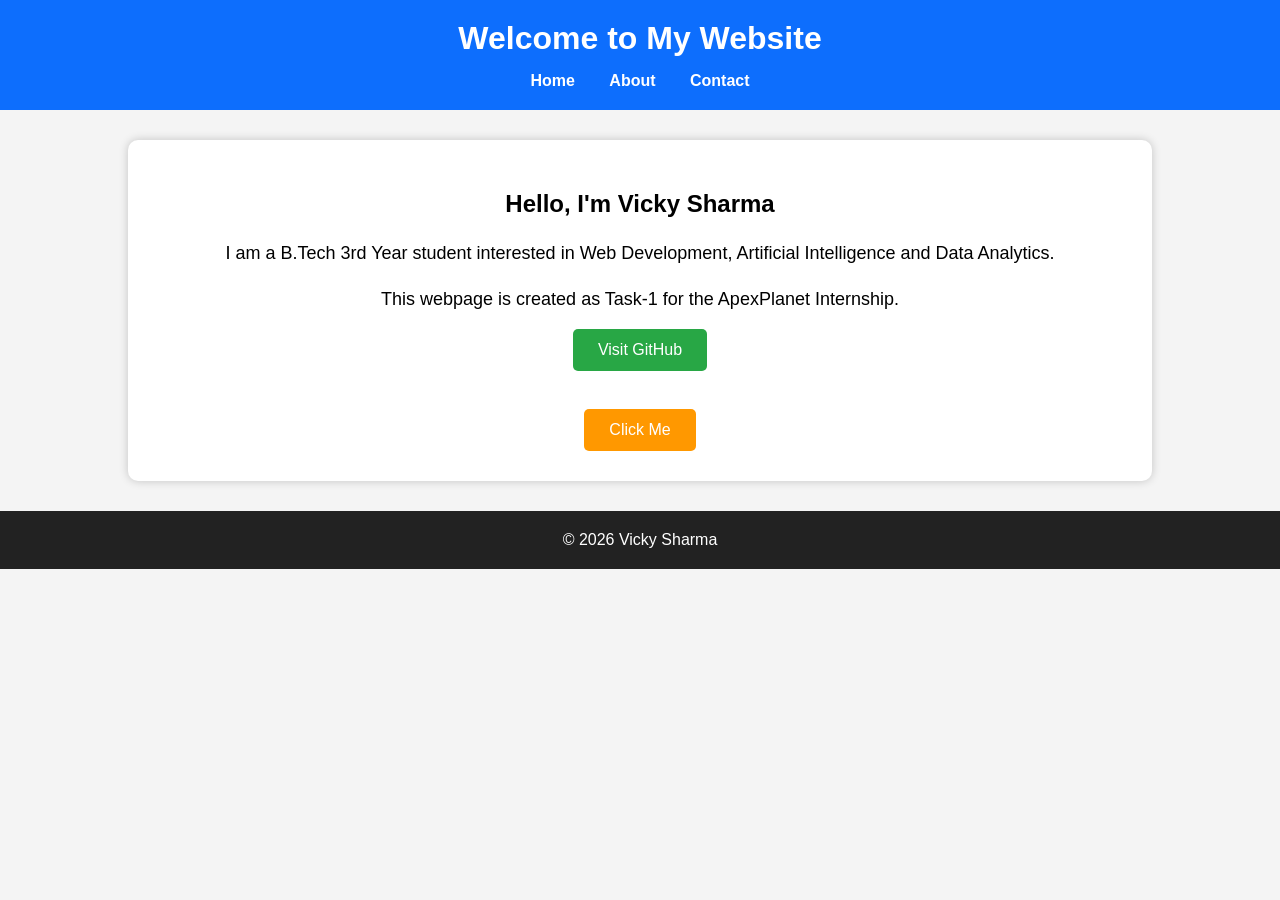
==== index.html @ 9e64b89b "Add files via upload" ====
<!DOCTYPE html>
<html lang="en">
<head>
    <meta charset="UTF-8">
    <meta name="viewport" content="width=device-width, initial-scale=1.0">
    <title>My First Webpage</title>

    <link rel="stylesheet" href="style.css">
</head>
<body>

<header>
    <h1>Welcome to My Website</h1>

    <nav>
        <a href="#">Home</a>
        <a href="#">About</a>
        <a href="#">Contact</a>
    </nav>
</header>

<section class="container">


    <h2>Hello, I'm Vicky Sharma</h2>

    <p>
        I am a B.Tech 3rd Year student interested in
        Web Development, Artificial Intelligence and Data Analytics.
    </p>

    <p>
        This webpage is created as Task-1 for the ApexPlanet Internship.
    </p>

    <a href="https://github.com" target="_blank" class="btn">
        Visit GitHub
    </a>

    <br><br>

    <button onclick="showMessage()">
        Click Me
    </button>

</section>

<footer>
    © 2026 Vicky Sharma
</footer>

<script src="script.js"></script>

</body>
</html>
---- style.css ----
*{
    margin:0;
    padding:0;
    box-sizing:border-box;
    font-family:Arial, Helvetica, sans-serif;
}

body{
    background:#f4f4f4;
    text-align:center;
}

header{
    background:#0d6efd;
    color:white;
    padding:20px;
}

nav{
    margin-top:15px;
}

nav a{
    color:white;
    text-decoration:none;
    margin:15px;
    font-weight:bold;
}

.container{
    width:80%;
    margin:30px auto;
    background:white;
    padding:30px;
    border-radius:10px;
    box-shadow:0 0 10px rgba(0,0,0,.2);
}


h2{
    margin:20px;
}

p{
    font-size:18px;
    margin:15px;
    line-height:1.7;
}

.btn{
    display:inline-block;
    background:#28a745;
    color:white;
    text-decoration:none;
    padding:12px 25px;
    border-radius:5px;
}

button{
    margin-top:20px;
    padding:12px 25px;
    background:#ff9800;
    color:white;
    border:none;
    cursor:pointer;
    font-size:16px;
    border-radius:5px;
}

button:hover{
    background:#e68900;
}

footer{
    margin-top:30px;
    background:#222;
    color:white;
    padding:20px;
}
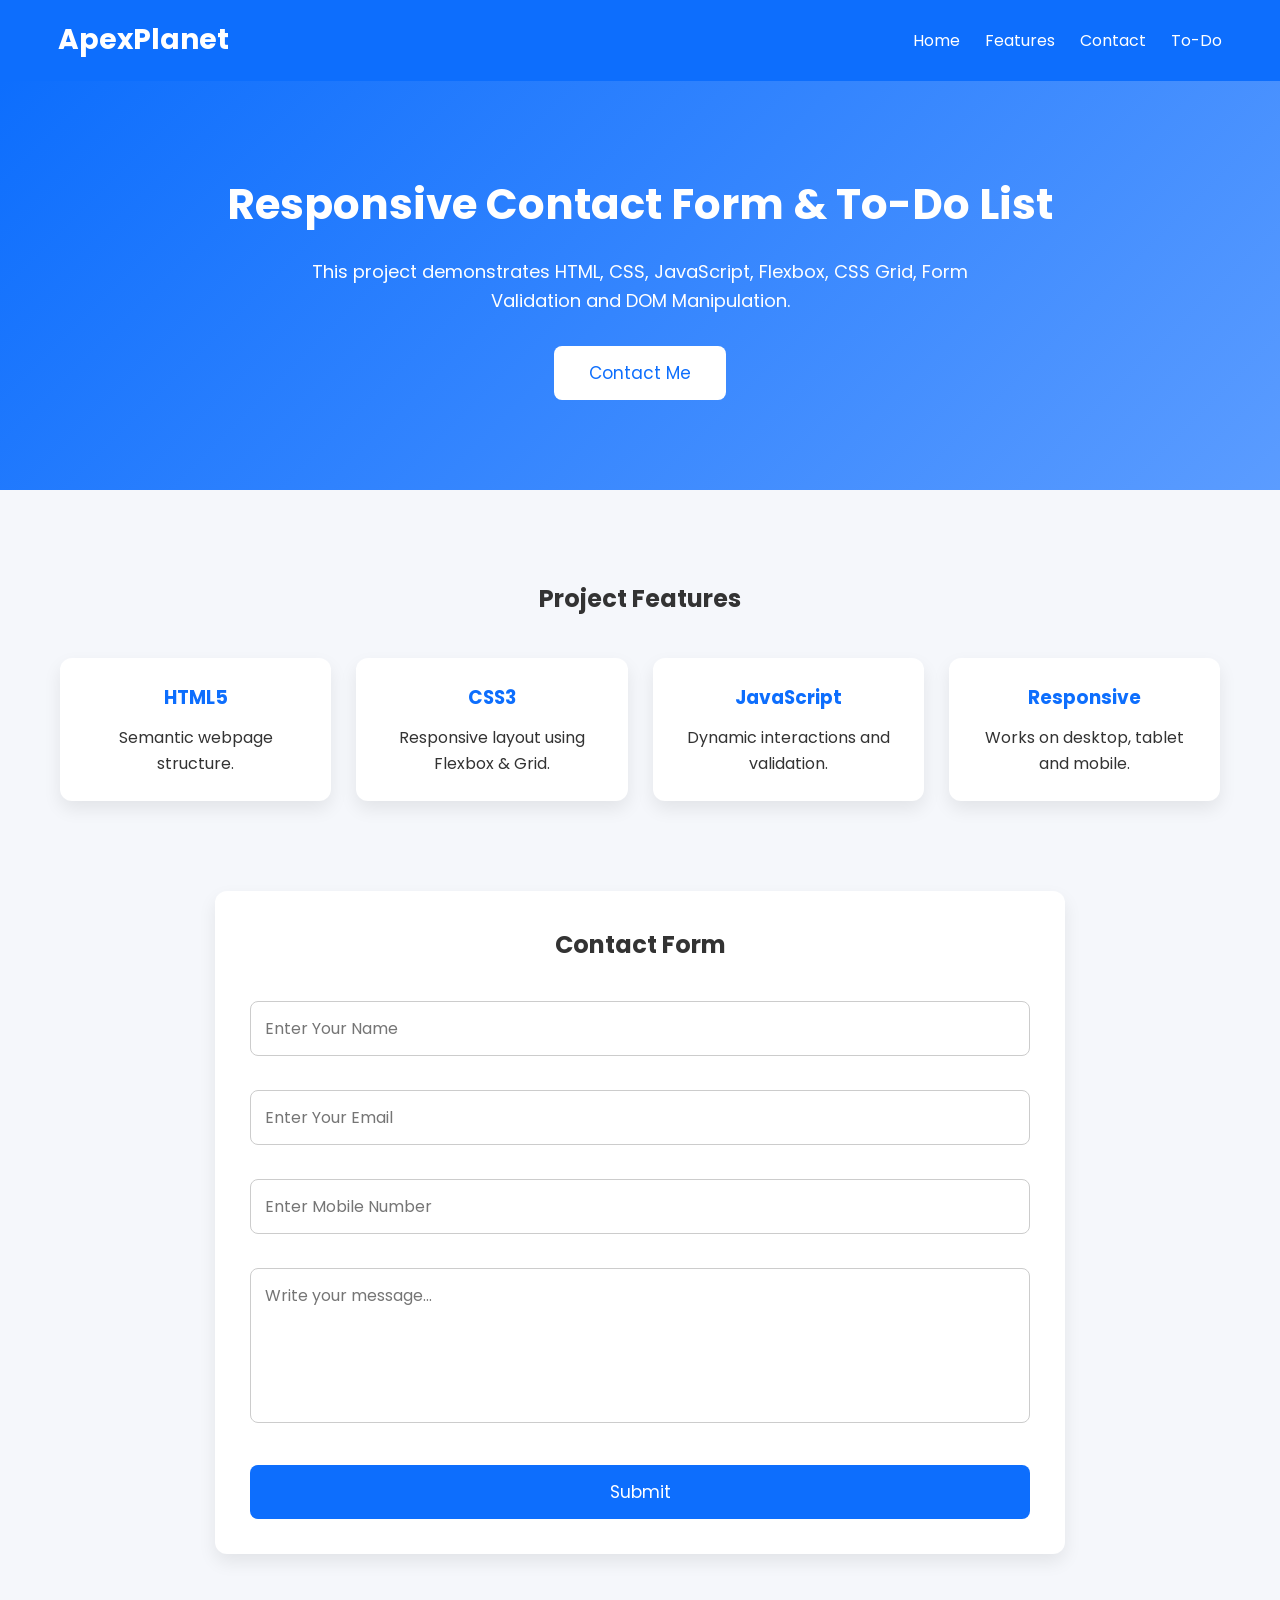
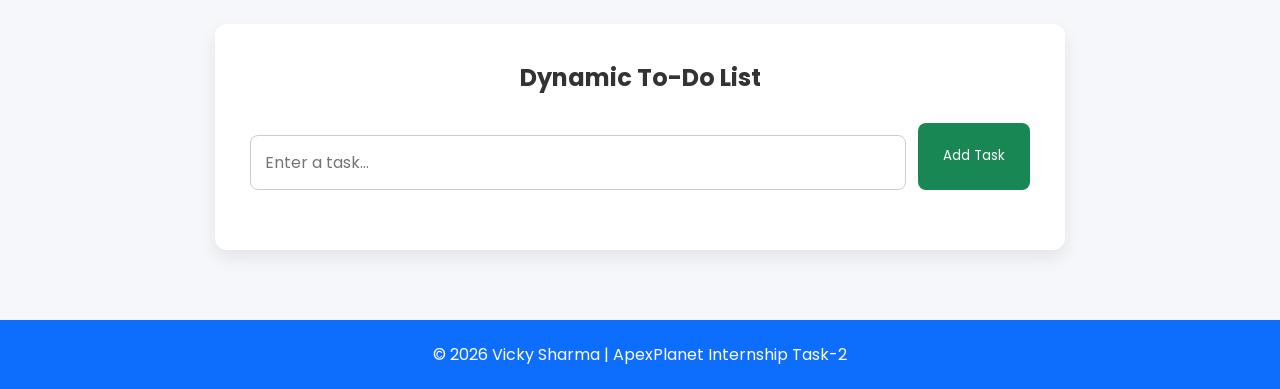
==== commit 3999ca42: "Add files via upload" ====
--- a/index.html
+++ b/index.html
@@ -3,51 +3,155 @@
 <head>
     <meta charset="UTF-8">
     <meta name="viewport" content="width=device-width, initial-scale=1.0">
-    <title>My First Webpage</title>
-
+    <title>Task 2 - Responsive Contact Form & To-Do List</title>
     <link rel="stylesheet" href="style.css">
 </head>
 <body>
 
-<header>
-    <h1>Welcome to My Website</h1>
+             <!-- Navigation -->
+    <header>
+        <nav class="navbar">
+            <div class="logo">ApexPlanet</div>
 
-    <nav>
-        <a href="#">Home</a>
-        <a href="#">About</a>
-        <a href="#">Contact</a>
-    </nav>
-</header>
+            <ul class="nav-links">
+                <li><a href="#home">Home</a></li>
+                <li><a href="#features">Features</a></li>
+                <li><a href="#contact">Contact</a></li>
+                <li><a href="#todo">To-Do</a></li>
+            </ul>
+        </nav>
+    </header>
 
-<section class="container">
+              <!-- Hero -->
+    <section class="hero" id="home">
 
+        <div class="hero-text">
 
-    <h2>Hello, I'm Vicky Sharma</h2>
+            <h1>Responsive Contact Form & To-Do List</h1>
 
-    <p>
-        I am a B.Tech 3rd Year student interested in
-        Web Development, Artificial Intelligence and Data Analytics.
-    </p>
+            <p>
+                This project demonstrates HTML, CSS, JavaScript,
+                Flexbox, CSS Grid, Form Validation and DOM Manipulation.
+            </p>
 
-    <p>
-        This webpage is created as Task-1 for the ApexPlanet Internship.
-    </p>
+            <button onclick="scrollToContact()">
+                Contact Me
+            </button>
 
-    <a href="https://github.com" target="_blank" class="btn">
-        Visit GitHub
-    </a>
+        </div>
 
-    <br><br>
+    </section>
 
-    <button onclick="showMessage()">
-        Click Me
-    </button>
+            <!-- Features -->
+    <section class="features" id="features">
 
-</section>
+        <h2>Project Features</h2>
 
-<footer>
-    © 2026 Vicky Sharma
-</footer>
+        <div class="feature-grid">
+
+            <div class="card">
+                <h3>HTML5</h3>
+                <p>Semantic webpage structure.</p>
+            </div>
+
+            <div class="card">
+                <h3>CSS3</h3>
+                <p>Responsive layout using Flexbox & Grid.</p>
+            </div>
+
+            <div class="card">
+                <h3>JavaScript</h3>
+                <p>Dynamic interactions and validation.</p>
+            </div>
+
+            <div class="card">
+                <h3>Responsive</h3>
+                <p>Works on desktop, tablet and mobile.</p>
+            </div>
+
+        </div>
+
+    </section>
+
+                <!-- Contact -->
+    <section class="contact-section" id="contact">
+
+        <h2>Contact Form</h2>
+
+        <form id="contactForm">
+
+            <input
+                type="text"
+                id="name"
+                placeholder="Enter Your Name"
+            >
+
+            <small id="nameError"></small>
+
+            <input
+                type="email"
+                id="email"
+                placeholder="Enter Your Email"
+            >
+
+            <small id="emailError"></small>
+
+            <input
+                type="tel"
+                id="phone"
+                placeholder="Enter Mobile Number"
+            >
+
+            <small id="phoneError"></small>
+
+            <textarea
+                id="message"
+                rows="5"
+                placeholder="Write your message..."
+            ></textarea>
+
+            <small id="messageError"></small>
+
+            <button type="submit">
+                Submit
+            </button>
+
+        </form>
+
+    </section>
+
+               <!-- Todo -->
+    <section class="todo-section" id="todo">
+
+        <h2>Dynamic To-Do List</h2>
+
+        <div class="todo-box">
+
+            <input
+                type="text"
+                id="taskInput"
+                placeholder="Enter a task..."
+            >
+
+            <button id="addTaskBtn">
+                Add Task
+            </button>
+
+        </div>
+
+        <ul id="taskList"></ul>
+
+    </section>
+
+            <!-- Footer -->
+    <footer>
+
+        <p>
+            © 2026 Vicky Sharma |
+            ApexPlanet Internship Task-2
+        </p>
+
+    </footer>
 
 <script src="script.js"></script>
 
--- a/style.css
+++ b/style.css
@@ -1,79 +1,287 @@
+@import url('https://fonts.googleapis.com/css2?family=Poppins:wght@300;400;500;600;700&display=swap');
+
 *{
     margin:0;
     padding:0;
     box-sizing:border-box;
-    font-family:Arial, Helvetica, sans-serif;
+    font-family:'Poppins',sans-serif;
+}
+
+html{
+    scroll-behavior:smooth;
 }
 
 body{
-    background:#f4f4f4;
-    text-align:center;
-}
-
+    background:#f5f7fb;
+    color:#333;
+    line-height:1.6;
+}
+
+       /* Navigation */
 header{
     background:#0d6efd;
-    color:white;
+    position:sticky;
+    top:0;
+    z-index:100;
+}
+
+.navbar{
+    max-width:1200px;
+    margin:auto;
+    display:flex;
+    justify-content:space-between;
+    align-items:center;
+    padding:18px;
+}
+
+.logo{
+    color:#fff;
+    font-size:28px;
+    font-weight:bold;
+}
+
+.nav-links{
+    display:flex;
+    list-style:none;
+    gap:25px;
+}
+
+.nav-links a{
+    color:#fff;
+    text-decoration:none;
+    transition:.3s;
+}
+
+.nav-links a:hover{
+    color:#ffd54f;
+}
+
+       /* Hero */
+.hero{
+    background:linear-gradient(135deg,#0d6efd,#5b9cff);
+    color:#fff;
+    text-align:center;
+    padding:90px 20px;
+}
+
+.hero h1{
+    font-size:42px;
+    margin-bottom:20px;
+}
+
+.hero p{
+    max-width:700px;
+    margin:auto;
+    font-size:18px;
+}
+
+.hero button{
+    margin-top:30px;
+    padding:14px 35px;
+    border:none;
+    background:#fff;
+    color:#0d6efd;
+    border-radius:8px;
+    cursor:pointer;
+    font-size:17px;
+    transition:.3s;
+}
+
+.hero button:hover{
+    transform:translateY(-3px);
+}
+
+        /* Features */
+.features{
+    max-width:1200px;
+    margin:70px auto;
     padding:20px;
 }
 
-nav{
+.features h2{
+    text-align:center;
+    margin-bottom:40px;
+}
+
+.feature-grid{
+    display:grid;
+    grid-template-columns:repeat(auto-fit,minmax(220px,1fr));
+    gap:25px;
+}
+
+.card{
+    background:#fff;
+    padding:25px;
+    border-radius:12px;
+    box-shadow:0 8px 18px rgba(0,0,0,.08);
+    text-align:center;
+    transition:.3s;
+}
+
+.card:hover{
+    transform:translateY(-6px);
+}
+
+.card h3{
+    color:#0d6efd;
+    margin-bottom:12px;
+}
+
+      /* Contact */
+.contact-section{
+    background:#fff;
+    max-width:850px;
+    margin:60px auto;
+    padding:35px;
+    border-radius:12px;
+    box-shadow:0 8px 18px rgba(0,0,0,.08);
+}
+
+.contact-section h2{
+    text-align:center;
+    margin-bottom:25px;
+}
+
+form{
+    display:flex;
+    flex-direction:column;
+}
+
+input,
+textarea{
+    padding:14px;
+    margin-top:12px;
+    border:1px solid #ccc;
+    border-radius:8px;
+    font-size:16px;
+}
+
+textarea{
+    resize:none;
+}
+
+form button{
+    margin-top:20px;
+    padding:14px;
+    border:none;
+    background:#0d6efd;
+    color:#fff;
+    font-size:17px;
+    border-radius:8px;
+    cursor:pointer;
+}
+
+form button:hover{
+    background:#0a58ca;
+}
+
+small{
+    color:red;
+    height:18px;
+    margin-top:4px;
+}
+
+       /* Todo */
+.todo-section{
+    max-width:850px;
+    margin:70px auto;
+    background:#fff;
+    padding:35px;
+    border-radius:12px;
+    box-shadow:0 8px 18px rgba(0,0,0,.08);
+}
+
+.todo-section h2{
+    text-align:center;
+    margin-bottom:25px;
+}
+
+.todo-box{
+    display:flex;
+    gap:12px;
+}
+
+.todo-box input{
+    flex:1;
+}
+
+.todo-box button{
+    padding:12px 25px;
+    background:#198754;
+    color:#fff;
+    border:none;
+    border-radius:8px;
+    cursor:pointer;
+}
+
+.todo-box button:hover{
+    background:#157347;
+}
+
+#taskList{
+    margin-top:25px;
+}
+
+#taskList li{
+    background:#f2f2f2;
+    margin:12px 0;
+    padding:15px;
+    display:flex;
+    justify-content:space-between;
+    align-items:center;
+    border-radius:8px;
+}
+
+.actions button{
+    margin-left:8px;
+    padding:8px 12px;
+    border:none;
+    border-radius:5px;
+    color:#fff;
+    cursor:pointer;
+}
+
+.complete{
+    background:#198754;
+}
+
+.delete{
+    background:#dc3545;
+}
+
+.completed{
+    text-decoration:line-through;
+    color:gray;
+}
+
+       /* Footer */
+footer{
+    background:#0d6efd;
+    color:#fff;
+    text-align:center;
+    padding:22px;
+    margin-top:60px;
+}
+
+       /* Responsive */
+@media(max-width:768px){
+
+.navbar{
+    flex-direction:column;
+}
+
+.nav-links{
+    flex-direction:column;
     margin-top:15px;
-}
-
-nav a{
-    color:white;
-    text-decoration:none;
-    margin:15px;
-    font-weight:bold;
-}
-
-.container{
-    width:80%;
-    margin:30px auto;
-    background:white;
-    padding:30px;
-    border-radius:10px;
-    box-shadow:0 0 10px rgba(0,0,0,.2);
-}
-
-
-h2{
-    margin:20px;
-}
-
-p{
-    font-size:18px;
-    margin:15px;
-    line-height:1.7;
-}
-
-.btn{
-    display:inline-block;
-    background:#28a745;
-    color:white;
-    text-decoration:none;
-    padding:12px 25px;
-    border-radius:5px;
-}
-
-button{
-    margin-top:20px;
-    padding:12px 25px;
-    background:#ff9800;
-    color:white;
-    border:none;
-    cursor:pointer;
-    font-size:16px;
-    border-radius:5px;
-}
-
-button:hover{
-    background:#e68900;
-}
-
-footer{
-    margin-top:30px;
-    background:#222;
-    color:white;
-    padding:20px;
+    text-align:center;
+}
+
+.hero h1{
+    font-size:30px;
+}
+
+.todo-box{
+    flex-direction:column;
+}
+
 }
